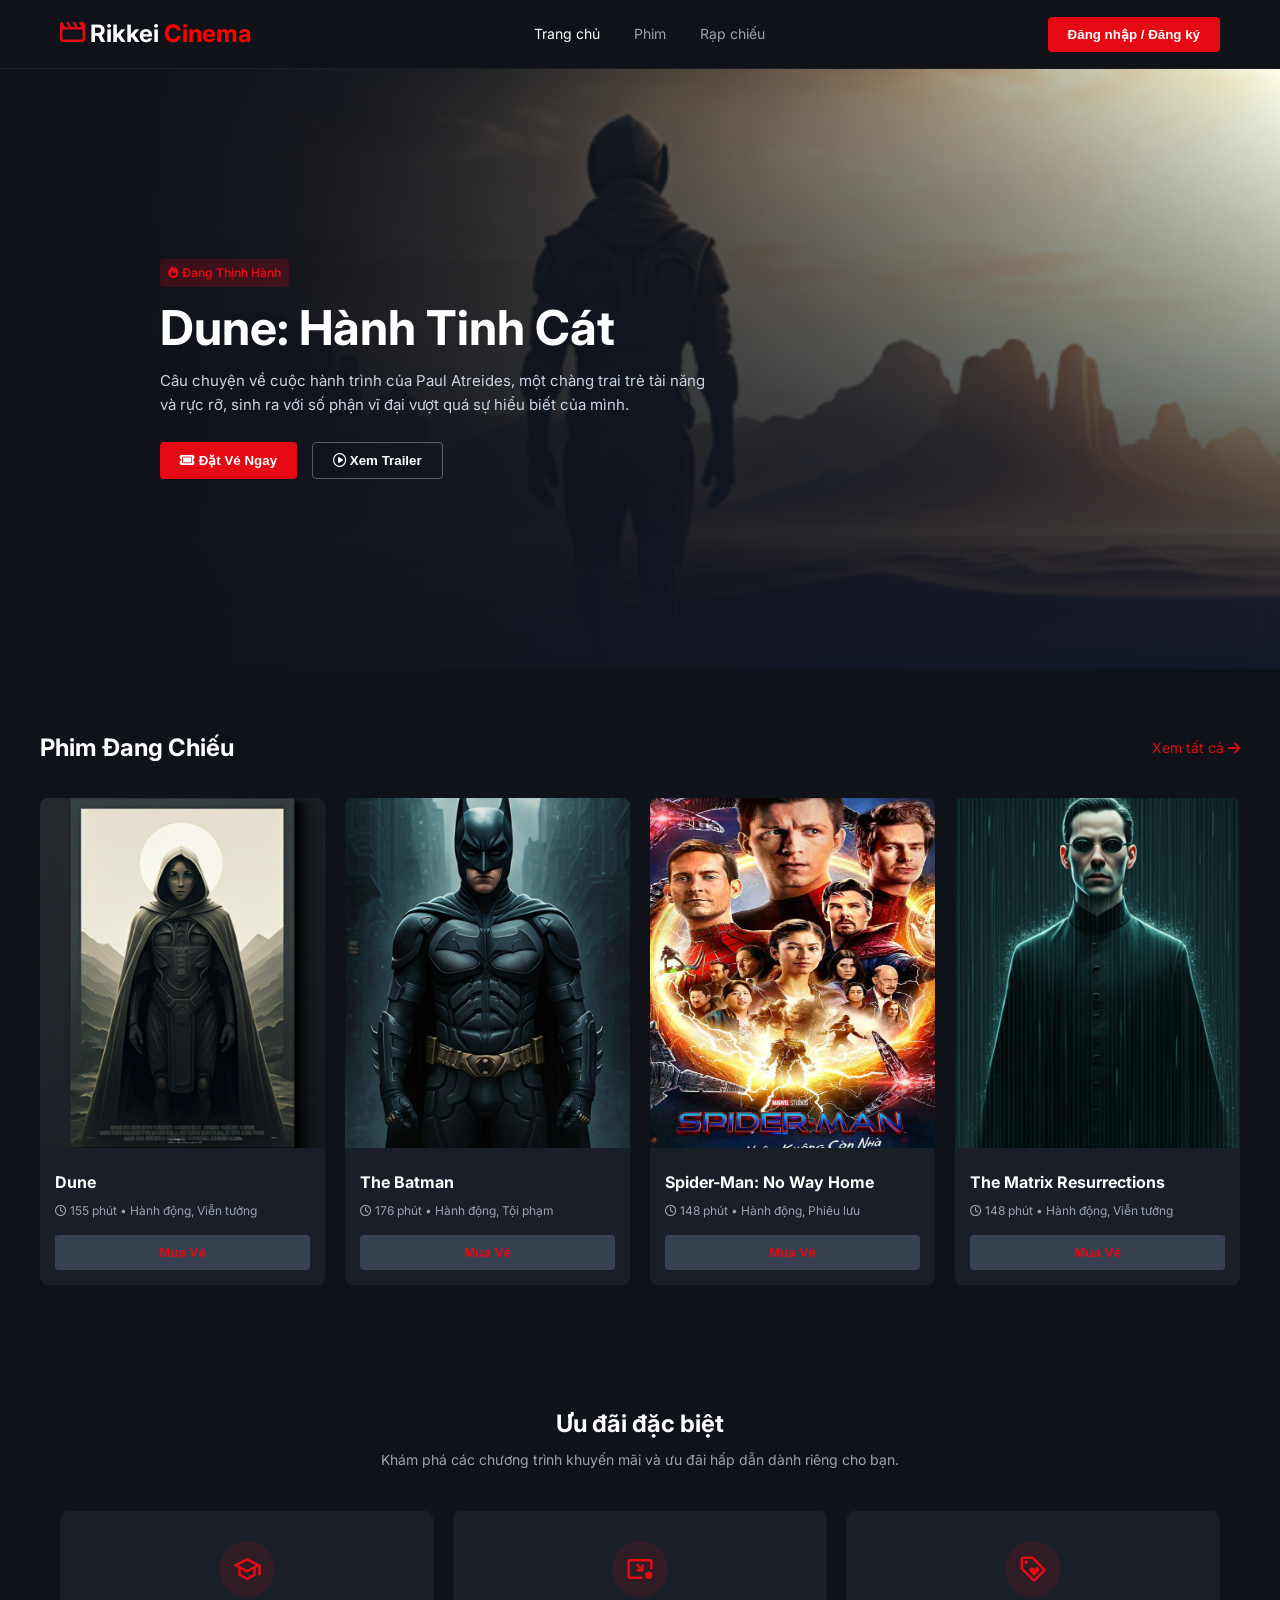
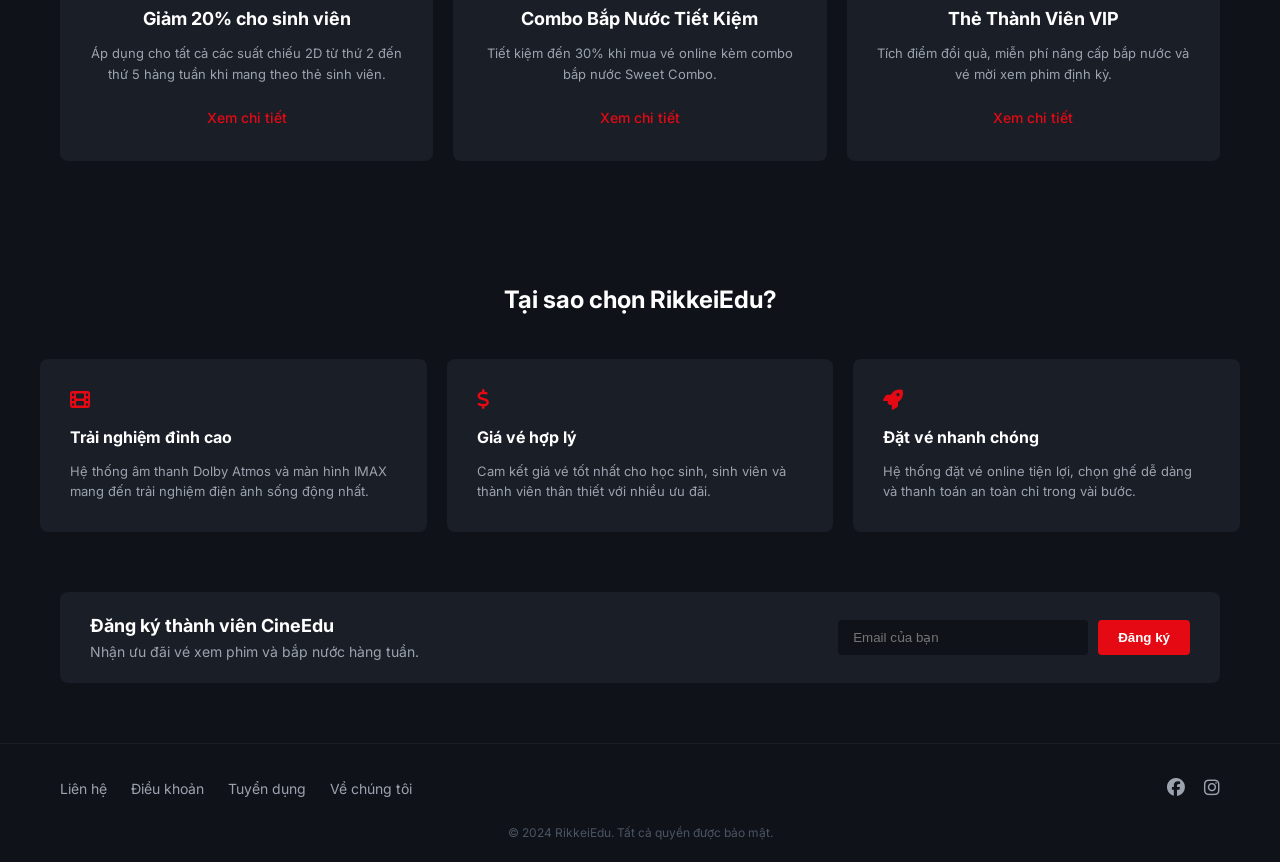
==== STRUCTURE_FINANCE/pages/index.html @ 50f75bb6 "Add files via upload" ====
<!doctype html>
<html lang="vi">
  <head>
    <meta charset="UTF-8" />
    <meta name="viewport" content="width=device-width, initial-scale=1.0" />
    <title>Rikkei Cinema - Đặt Vé Xem Phim</title>
    <link
      href="https://fonts.googleapis.com/css2?family=Inter:wght@400;500;600;700&display=swap"
      rel="stylesheet"
    />
    <link
      rel="stylesheet"
      href="https://cdnjs.cloudflare.com/ajax/libs/font-awesome/6.4.0/css/all.min.css"
    />
    <link rel="stylesheet" href="../css/index.css" />
  </head>
  <body>
    <header class="navbar">
      <div class="container nav-container">
        <div class="logo">
          <img src="../assets/icon/Container.svg" alt=""> Rikkei
          <span>Cinema</span>
        </div>
        <nav class="nav-links">
          <a href="#" class="active">Trang chủ</a>
          <a href="#">Phim</a>
          <a href="#">Rạp chiếu</a>
        </nav>
        <div class="nav-auth">
          <button class="btn-primary">Đăng nhập / Đăng ký</button>
        </div>
      </div>
    </header>

    <section class="hero">
      <div class="hero-overlay"></div>
      <div class="hero-content container">
        <span class="badge"
          ><i class="fa-solid fa-fire"></i> Đang Thịnh Hành</span
        >
        <h1>Dune: Hành Tinh Cát</h1>
        <p>
          Câu chuyện về cuộc hành trình của Paul Atreides, một chàng trai trẻ
          tài năng và rực rỡ, sinh ra với số phận vĩ đại vượt quá sự hiểu biết
          của mình.
        </p>
        <div class="hero-buttons">
          <button class="btn-primary">
            <i class="fa-solid fa-ticket"></i> Đặt Vé Ngay
          </button>
          <button class="btn-outline">
            <i class="fa-regular fa-circle-play"></i> Xem Trailer
          </button>
        </div>
      </div>
    </section>

    <section class="now-showing container section-padding">
      <div class="section-header">
        <h2>Phim Đang Chiếu</h2>
        <a href="#" class="view-all"
          >Xem tất cả <i class="fa-solid fa-arrow-right"></i
        ></a>
      </div>
      <div class="movie-grid">
        <div class="movie-card">
          <img src="../assets/images/Image_Dune.svg" alt="Dune" />
          <div class="movie-info">
            <h3>Dune</h3>
            <p>
              <i class="fa-regular fa-clock"></i> 155 phút • Hành động, Viễn
              tưởng
            </p>
            <button class="btn-block">Mua Vé</button>
          </div>
        </div>
        <div class="movie-card">
          <img src="../assets/images/Image_Batman.svg" alt="The Batman" />
          <div class="movie-info">
            <h3>The Batman</h3>
            <p>
              <i class="fa-regular fa-clock"></i> 176 phút • Hành động, Tội phạm
            </p>
            <button class="btn-block">Mua Vé</button>
          </div>
        </div>
        <div class="movie-card">
          <img src="../assets/images/Spider_Man.svg" alt="Spider-Man" />
          <div class="movie-info">
            <h3>Spider-Man: No Way Home</h3>
            <p>
              <i class="fa-regular fa-clock"></i> 148 phút • Hành động, Phiêu
              lưu
            </p>
            <button class="btn-block">Mua Vé</button>
          </div>
        </div>
        <div class="movie-card">
          <img src="../assets/images/Matrix.svg" alt="The Matrix" />
          <div class="movie-info">
            <h3>The Matrix Resurrections</h3>
            <p>
              <i class="fa-regular fa-clock"></i> 148 phút • Hành động, Viễn
              tưởng
            </p>
            <button class="btn-block">Mua Vé</button>
          </div>
        </div>
      </div>
    </section>

    <section class="special-offers section-padding">
      <div class="container">
        <div class="section-title-center">
          <h2>Ưu đãi đặc biệt</h2>
          <p>
            Khám phá các chương trình khuyến mãi và ưu đãi hấp dẫn dành riêng
            cho bạn.
          </p>
        </div>
        <div class="offer-grid">
          <div class="offer-card">
            <img src="../assets/icon/Overlay_mu.svg" alt="" />
            <h3>Giảm 20% cho sinh viên</h3>
            <p>
              Áp dụng cho tất cả các suất chiếu 2D từ thứ 2 đến thứ 5 hàng tuần
              khi mang theo thẻ sinh viên.
            </p>
            <a href="#">Xem chi tiết</a>
          </div>
          <div class="offer-card">
            <img src="../assets/icon/Overlay.svg" alt="" />
            <h3>Combo Bắp Nước Tiết Kiệm</h3>
            <p>
              Tiết kiệm đến 30% khi mua vé online kèm combo bắp nước Sweet
              Combo.
            </p>
            <a href="#">Xem chi tiết</a>
          </div>
          <div class="offer-card">
            <img src="../assets/icon/Overlay_tag.svg" alt="" />
            <h3>Thẻ Thành Viên VIP</h3>
            <p>
              Tích điểm đổi quà, miễn phí nâng cấp bắp nước và vé mời xem phim
              định kỳ.
            </p>
            <a href="#">Xem chi tiết</a>
          </div>
        </div>
      </div>
    </section>

    <section class="features container section-padding">
      <div class="section-title-center">
        <h2>Tại sao chọn RikkeiEdu?</h2>
      </div>
      <div class="feature-grid">
        <div class="feature-card">
          <i class="fa-solid fa-film icon-red"></i>
          <h3>Trải nghiệm đỉnh cao</h3>
          <p>
            Hệ thống âm thanh Dolby Atmos và màn hình IMAX mang đến trải nghiệm
            điện ảnh sống động nhất.
          </p>
        </div>
        <div class="feature-card">
          <i class="fa-solid fa-dollar-sign icon-red"></i>
          <h3>Giá vé hợp lý</h3>
          <p>
            Cam kết giá vé tốt nhất cho học sinh, sinh viên và thành viên thân
            thiết với nhiều ưu đãi.
          </p>
        </div>
        <div class="feature-card">
          <i class="fa-solid fa-rocket icon-red"></i>
          <h3>Đặt vé nhanh chóng</h3>
          <p>
            Hệ thống đặt vé online tiện lợi, chọn ghế dễ dàng và thanh toán an
            toàn chỉ trong vài bước.
          </p>
        </div>
      </div>
    </section>

    <section class="newsletter-section container">
      <div class="newsletter-box">
        <div class="nl-text">
          <h3>Đăng ký thành viên CineEdu</h3>
          <p>Nhận ưu đãi vé xem phim và bắp nước hàng tuần.</p>
        </div>
        <div class="nl-form">
          <input type="email" placeholder="Email của bạn" />
          <button class="btn-primary">Đăng ký</button>
        </div>
      </div>
    </section>

    <footer>
      <div class="container footer-content">
        <div class="footer-links">
          <a href="#">Liên hệ</a>
          <a href="#">Điều khoản</a>
          <a href="#">Tuyển dụng</a>
          <a href="#">Về chúng tôi</a>
        </div>
        <div class="footer-socials">
          <a href="#"><i class="fa-brands fa-facebook"></i></a>
          <a href="#"><i class="fa-brands fa-instagram"></i></a>
        </div>
      </div>
      <div class="footer-bottom">
        <p>© 2024 RikkeiEdu. Tất cả quyền được bảo mật.</p>
      </div>
    </footer>
    <script src="../js/index.js"></script>
  </body>
</html>
---- STRUCTURE_FINANCE/css/index.css ----
* {
  margin: 0;
  padding: 0;
  box-sizing: border-box;
  
}

body {
  background-color: #0f1219;
  color: #ffffff;
  font-family: "Inter", sans-serif;
  line-height: 1.6;
}

a {
  text-decoration: none;
  color: inherit;
  transition: color 0.3s ease;
}

.container {
  max-width: 1200px;
  margin: 0 auto;
  padding: 0 20px;
}

.section-padding {
  padding: 60px 0;
}

/* Buttons */
.btn-primary {
  background-color: #e50914;
  color: white;
  border: none;
  padding: 10px 20px;
  border-radius: 4px;
  font-weight: 600;
  cursor: pointer;
  transition: background-color 0.3s ease;
}

.btn-primary:hover {
  background-color: #b9090f;
}

.btn-outline {
  background-color: transparent;
  color: white;
  border: 1px solid rgba(255, 255, 255, 0.3);
  padding: 10px 20px;
  border-radius: 4px;
  font-weight: 600;
  cursor: pointer;
  transition: all 0.3s ease;
}

.btn-outline:hover {
  background-color: rgba(255, 255, 255, 0.1);
}

.btn-block {
  display: block;
  width: 100%;
  background-color: #374151;
  color: #e50914;
  border: none;
  padding: 10px;
  border-radius: 4px;
  font-weight: 600;
  cursor: pointer;
  transition: background-color 0.3s ease;
  margin-top: 15px;
}

.btn-block:hover {
  background-color: #e50914;
  color: white;
}

/* Header */
.navbar {
  background-color: #0f1219;
  border-bottom: 1px solid rgba(255, 255, 255, 0.05);
  padding: 15px 0;
}

.nav-container {
  display: flex;
  justify-content: space-between;
  align-items: center;
}

.logo {
  font-size: 24px;
  font-weight: 700;
}

.logo span {
  color: red;
}

.nav-links a {
  margin: 0 15px;
  font-size: 14px;
  color: #9ca3af;
}

.nav-links a.active,
.nav-links a:hover {
  color: white;
}

/* Hero Section */
.hero {
  position: relative;
  height: 600px;
  background-image: url("../assets/images/Background_index.svg");
  background-size: cover;
  background-position: center;
  display: flex;
  align-items: center;
}

.hero-overlay {
  position: absolute;
  top: 0;
  left: 0;
  right: 0;
  bottom: 0;
  background: linear-gradient(
    to right,
    rgba(15, 18, 25, 1) 10%,
    rgba(15, 18, 25, 0.4) 60%,
    transparent
  );
}

.hero-content {
  position: relative;
  z-index: 1;
  max-width: 600px;
  margin-left: 140px;
}

.badge {
  background-color: rgba(229, 9, 20, 0.2);
  color: #e50914;
  padding: 4px 8px;
  border-radius: 4px;
  font-size: 12px;
  font-weight: 600;
  display: inline-block;
  margin-bottom: 15px;
}

.hero h1 {
  font-size: 48px;
  line-height: 1.1;
  margin-bottom: 15px;
}

.hero p {
  color: #cbd5e1;
  margin-bottom: 25px;
  font-size: 15px;
}

.hero-buttons {
  display: flex;
  gap: 15px;
}

/* Phim Đang Chiếu */
.section-header {
  display: flex;
  justify-content: space-between;
  align-items: center;
  margin-bottom: 30px;
}

.view-all {
  color: #e50914;
  font-size: 14px;
}

.movie-grid {
  display: grid;
  grid-template-columns: repeat(4, 1fr);
  gap: 20px;
}

.movie-card {
  background-color: #1a1e27;
  border-radius: 8px;
  overflow: hidden;
}

.movie-card img {
  width: 100%;
  height: 350px;
  object-fit: cover;
}

.movie-info {
  padding: 15px;
}

.movie-info h3 {
  font-size: 16px;
  margin-bottom: 5px;
  white-space: nowrap;
  overflow: hidden;
  text-overflow: ellipsis;
}

.movie-info p {
  font-size: 12px;
  color: #9ca3af;
}

/* Ưu Đãi Đặc Biệt */
.section-title-center {
  text-align: center;
  margin-bottom: 40px;
}

.section-title-center p {
  color: #9ca3af;
  font-size: 14px;
  margin-top: 5px;
}

.offer-grid {
  display: grid;
  grid-template-columns: repeat(3, 1fr);
  gap: 20px;
}

.offer-card {
  background-color: #1a1e27;
  padding: 30px;
  border-radius: 8px;
  text-align: center;
}

.offer-card .icon {
  font-size: 24px;
  color: #e50914;
  margin-bottom: 15px;
}

.offer-card h3 {
  font-size: 18px;
  margin-bottom: 10px;
}

.offer-card p {
  font-size: 13px;
  color: #9ca3af;
  margin-bottom: 20px;
}

.offer-card a {
  color: #e50914;
  font-size: 14px;
  font-weight: 500;
}

/* Tại sao chọn RikkeiEdu */
.feature-grid {
  display: grid;
  grid-template-columns: repeat(3, 1fr);
  gap: 20px;
}

.feature-card {
  background-color: #1a1e27;
  padding: 30px;
  border-radius: 8px;
}

.feature-card .icon-red {
  font-size: 20px;
  color: #e50914;
  margin-bottom: 15px;
}

.feature-card h3 {
  font-size: 16px;
  margin-bottom: 10px;
}

.feature-card p {
  font-size: 13px;
  color: #9ca3af;
}

/* Newsletter */
.newsletter-section {
  padding-bottom: 60px;
}

.newsletter-box {
  background-color: #1a1e27;
  padding: 20px 30px;
  border-radius: 8px;
  display: flex;
  justify-content: space-between;
  align-items: center;
}

.nl-text h3 {
  font-size: 18px;
}

.nl-text p {
  font-size: 14px;
  color: #9ca3af;
}

.nl-form {
  display: flex;
  gap: 10px;
}

.nl-form input {
  padding: 10px 15px;
  border-radius: 4px;
  border: none;
  background-color: #0f1219;
  color: white;
  width: 250px;
  outline: none;
}

/* Footer */
footer {
  border-top: 1px solid rgba(255, 255, 255, 0.05);
  padding: 30px 0 20px;
}

.footer-content {
  display: flex;
  justify-content: space-between;
  align-items: center;
  margin-bottom: 20px;
}

.footer-links a {
  margin-right: 20px;
  font-size: 14px;
  color: #9ca3af;
}

.footer-links a:hover {
  color: white;
}

.footer-socials a {
  font-size: 18px;
  margin-left: 15px;
  color: #9ca3af;
}

.footer-socials a:hover {
  color: white;
}

.footer-bottom {
  text-align: center;
  font-size: 12px;
  color: #4b5563;
}

/* Responsive cơ bản */
@media (max-width: 992px) {
  .movie-grid {
    grid-template-columns: repeat(2, 1fr);
  }
}

@media (max-width: 768px) {
  .offer-grid,
  .feature-grid {
    grid-template-columns: 1fr;
  }

  .nav-links {
    display: none;
  }

  .hero h1 {
    font-size: 32px;
  }

  .newsletter-box {
    flex-direction: column;
    text-align: center;
    gap: 20px;
  }
}
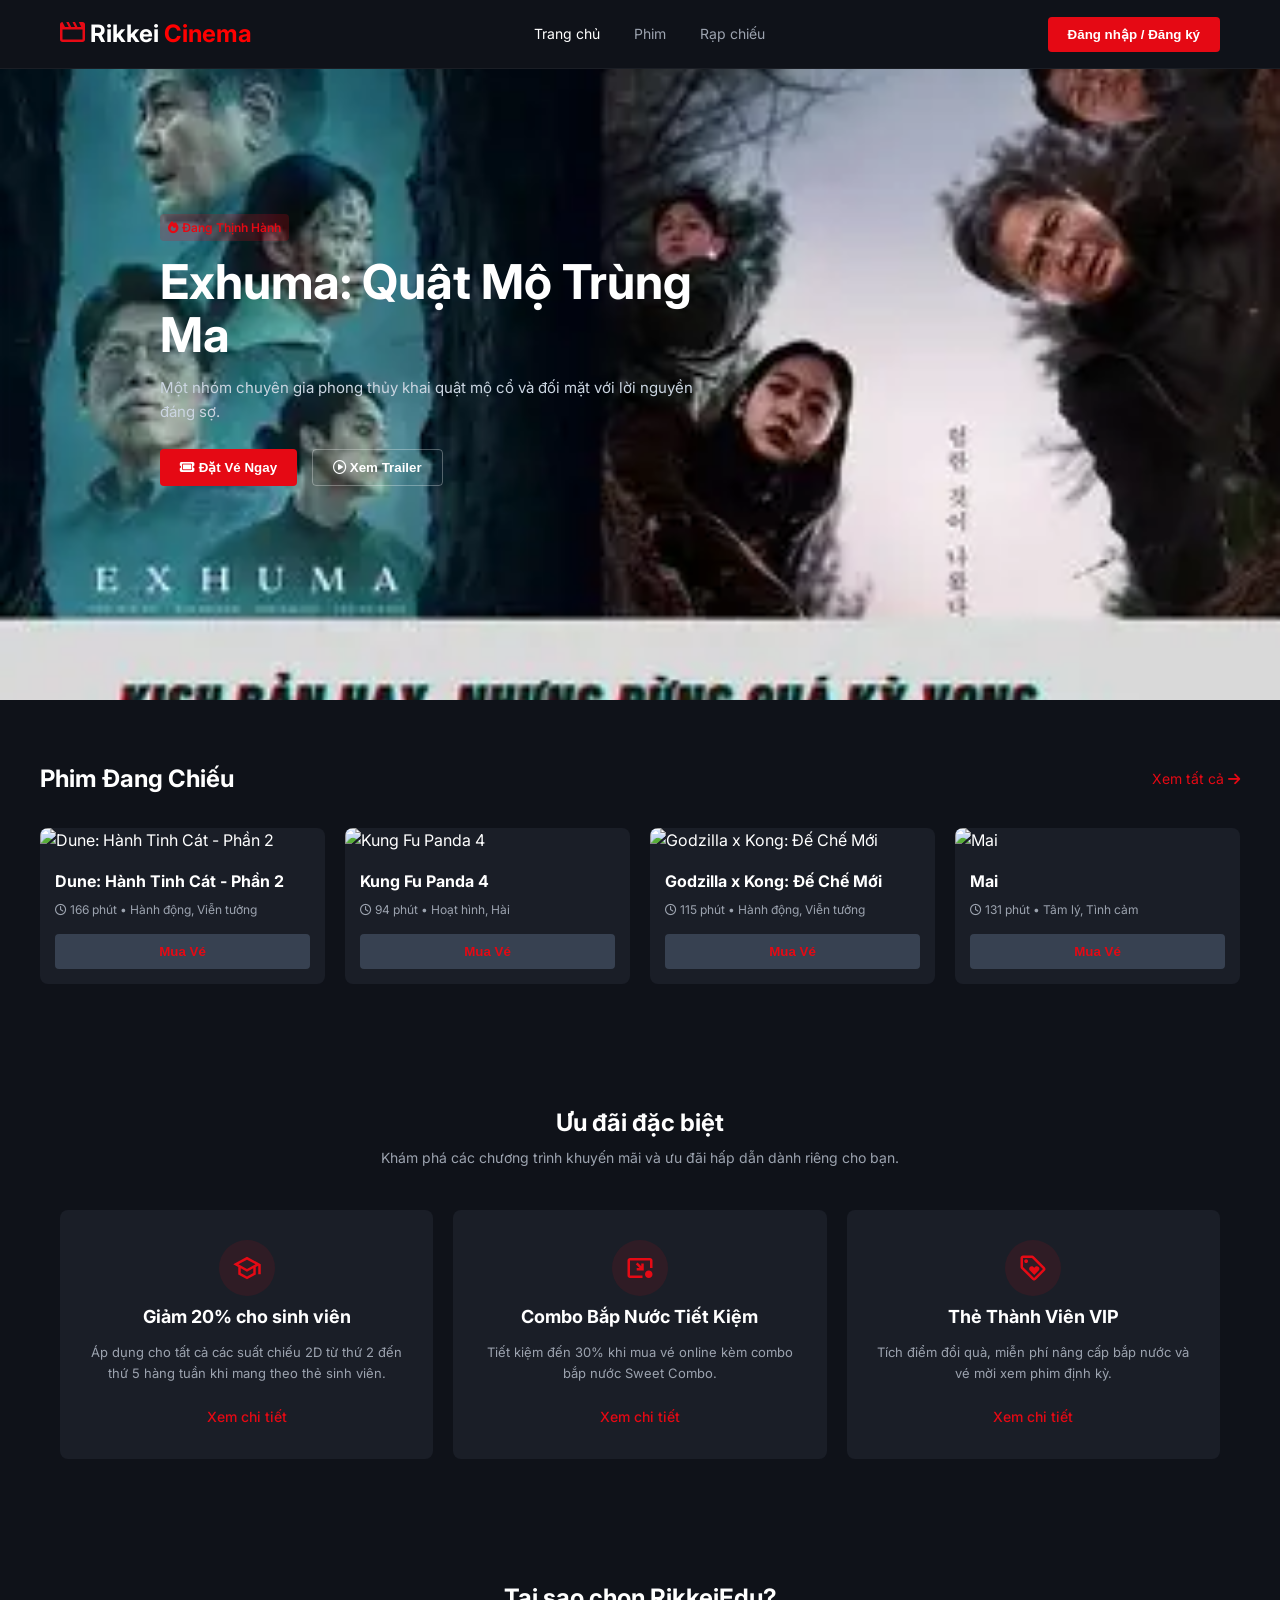
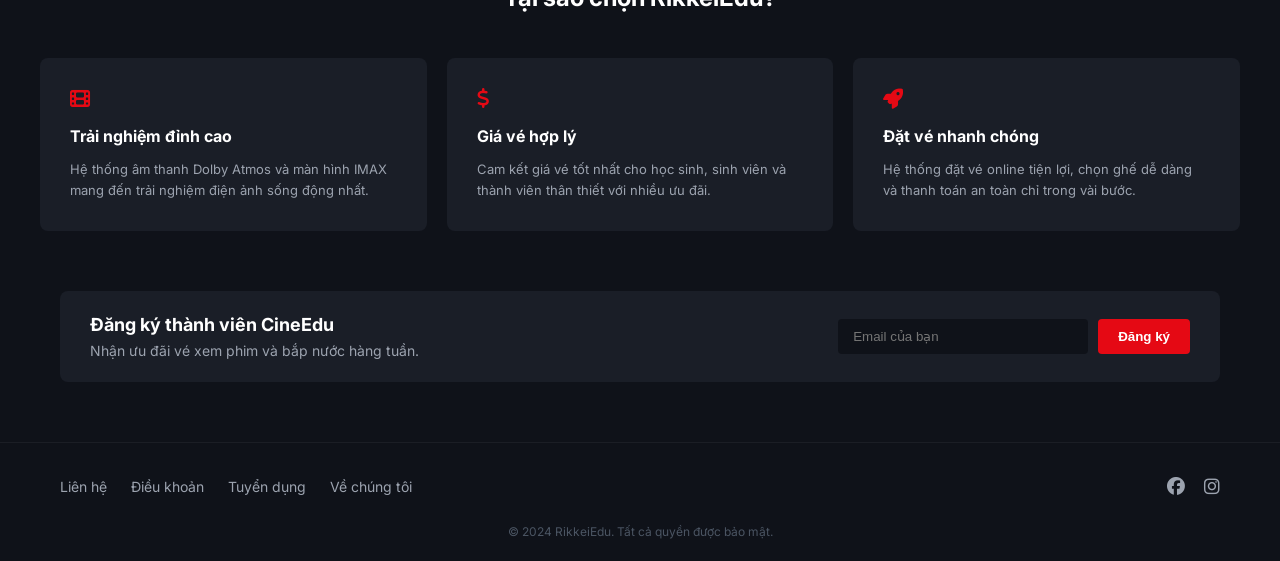
==== commit f28ceb20: "Add files via upload" ====
--- a/STRUCTURE_FINANCE/pages/index.html
+++ b/STRUCTURE_FINANCE/pages/index.html
@@ -18,7 +18,7 @@
     <header class="navbar">
       <div class="container nav-container">
         <div class="logo">
-          <img src="../assets/icon/Container.svg" alt=""> Rikkei
+          <img src="../assets/icon/Container.svg" alt="" /> Rikkei
           <span>Cinema</span>
         </div>
         <nav class="nav-links">
@@ -27,7 +27,7 @@
           <a href="#">Rạp chiếu</a>
         </nav>
         <div class="nav-auth">
-          <button class="btn-primary">Đăng nhập / Đăng ký</button>
+          <div class="nav-auth" id="authContainer"></div>
         </div>
       </div>
     </header>
@@ -212,6 +212,18 @@
         <p>© 2024 RikkeiEdu. Tất cả quyền được bảo mật.</p>
       </div>
     </footer>
+
+    <!-- Modal xác nhận đăng xuất -->
+    <div id="logoutModal" class="modal">
+      <div class="modal-content">
+        <p>Bạn có chắc chắn muốn đăng xuất?</p>
+        <div class="modal-actions">
+          <button id="confirmLogout" class="btn-primary">Có</button>
+          <button id="cancelLogout" class="btn-outline">Không</button>
+        </div>
+      </div>
+    </div>
+
     <script src="../js/index.js"></script>
   </body>
 </html>
--- a/STRUCTURE_FINANCE/css/index.css
+++ b/STRUCTURE_FINANCE/css/index.css
@@ -2,7 +2,6 @@
   margin: 0;
   padding: 0;
   box-sizing: border-box;
-  
 }
 
 body {
@@ -83,6 +82,9 @@
   background-color: #0f1219;
   border-bottom: 1px solid rgba(255, 255, 255, 0.05);
   padding: 15px 0;
+  position: fixed;
+  width: 100%;
+  z-index: 10;
 }
 
 .nav-container {
@@ -114,12 +116,13 @@
 /* Hero Section */
 .hero {
   position: relative;
-  height: 600px;
+  height: 700px;
   background-image: url("../assets/images/Background_index.svg");
   background-size: cover;
   background-position: center;
   display: flex;
   align-items: center;
+  
 }
 
 .hero-overlay {
@@ -128,12 +131,6 @@
   left: 0;
   right: 0;
   bottom: 0;
-  background: linear-gradient(
-    to right,
-    rgba(15, 18, 25, 1) 10%,
-    rgba(15, 18, 25, 0.4) 60%,
-    transparent
-  );
 }
 
 .hero-content {
@@ -373,14 +370,47 @@
   color: #4b5563;
 }
 
-/* Responsive cơ bản */
+.modal {
+  display: none;
+  position: fixed;
+  top: 0;
+  left: 0;
+  width: 100%;
+  height: 100%;
+  background: rgba(0, 0, 0, 0.5);
+  justify-content: center;
+  align-items: center;
+  z-index: 10;
+}
+
+.modal-content {
+  background: black;
+  padding: 20px;
+  border-radius: 10px;
+  text-align: center;
+  color: red;
+}
+
+.modal-actions {
+  margin-top: 15px;
+  display: flex;
+  justify-content: space-around;
+}
+
+/* Responsive */
 @media (max-width: 992px) {
   .movie-grid {
     grid-template-columns: repeat(2, 1fr);
   }
-}
-
-@media (max-width: 768px) {
+
+  .offer-grid,
+  .feature-grid {
+    grid-template-columns: repeat(2, 1fr);
+  }
+}
+
+@media (max-width: 600px) {
+  .movie-grid,
   .offer-grid,
   .feature-grid {
     grid-template-columns: 1fr;
@@ -392,6 +422,10 @@
 
   .hero h1 {
     font-size: 32px;
+  }
+
+  .hero-content {
+    margin-left: 20px;
   }
 
   .newsletter-box {
@@ -399,4 +433,13 @@
     text-align: center;
     gap: 20px;
   }
-}
+
+  .nl-form {
+    flex-direction: column;
+    width: 100%;
+  }
+
+  .nl-form input {
+    width: 100%;
+  }
+}
